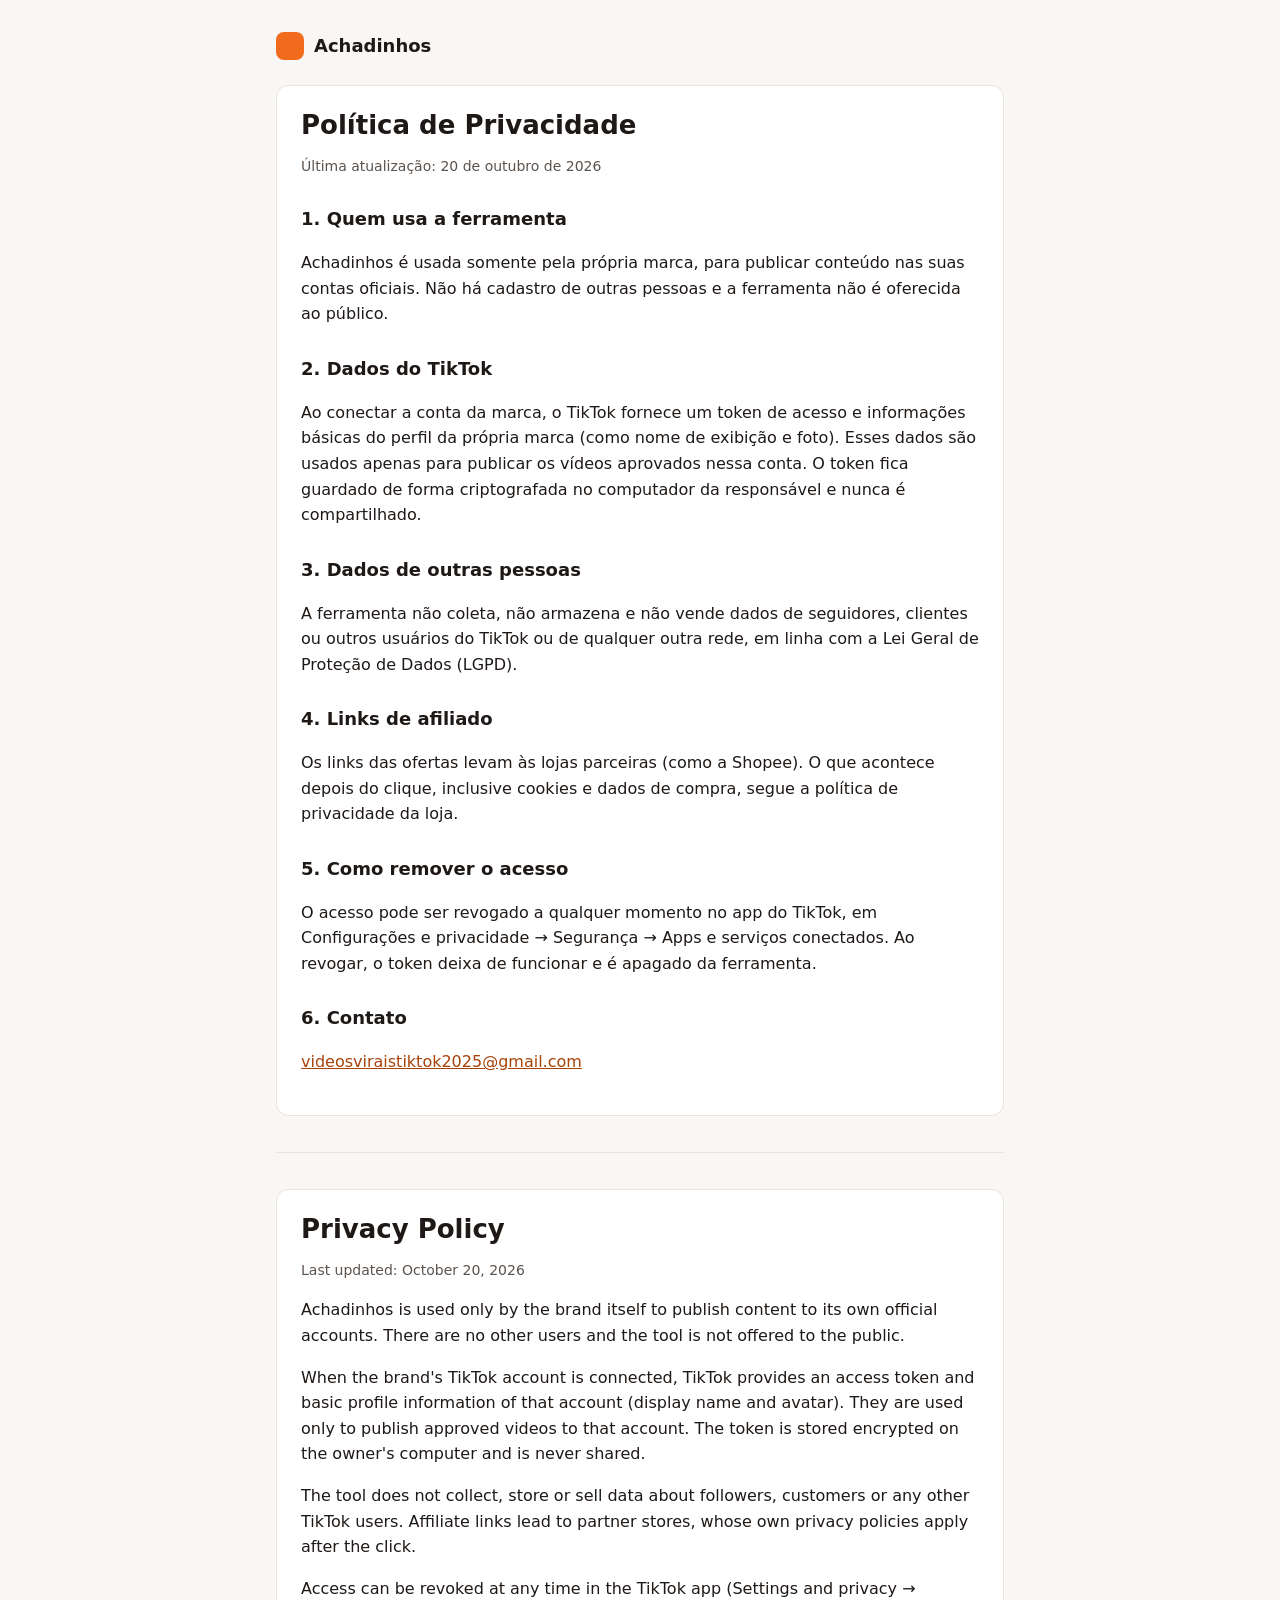
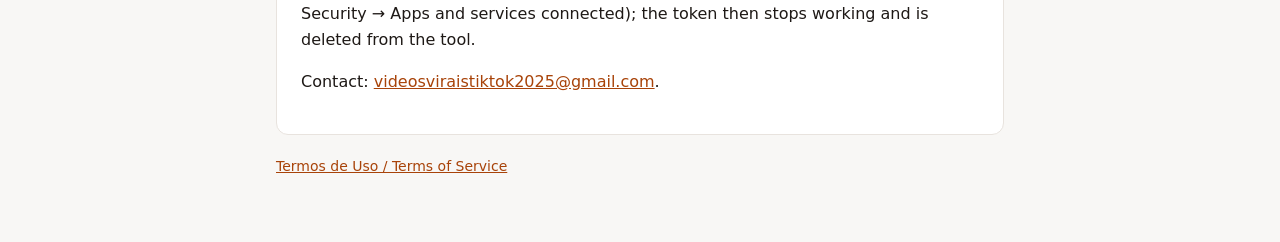
==== privacidade.html @ e4a590e2 "Páginas de Termos de Uso e Política de Privacidade" ====
<!doctype html>
<html lang="pt-BR">
<head>
<meta charset="utf-8">
<meta name="viewport" content="width=device-width, initial-scale=1">
<title>Política de Privacidade · Achadinhos</title>
<link rel="stylesheet" href="estilo.css">
</head>
<body>
<main>
<div class="brand"><span></span>Achadinhos</div>
<article>
<h1>Política de Privacidade</h1>
<p class="muted">Última atualização: 20 de outubro de 2026</p>

<h2>1. Quem usa a ferramenta</h2>
<p>Achadinhos é usada somente pela própria marca, para publicar conteúdo nas suas contas oficiais. Não há
cadastro de outras pessoas e a ferramenta não é oferecida ao público.</p>

<h2>2. Dados do TikTok</h2>
<p>Ao conectar a conta da marca, o TikTok fornece um token de acesso e informações básicas do perfil da própria
marca (como nome de exibição e foto). Esses dados são usados apenas para publicar os vídeos aprovados nessa conta.
O token fica guardado de forma criptografada no computador da responsável e nunca é compartilhado.</p>

<h2>3. Dados de outras pessoas</h2>
<p>A ferramenta não coleta, não armazena e não vende dados de seguidores, clientes ou outros usuários do TikTok
ou de qualquer outra rede, em linha com a Lei Geral de Proteção de Dados (LGPD).</p>

<h2>4. Links de afiliado</h2>
<p>Os links das ofertas levam às lojas parceiras (como a Shopee). O que acontece depois do clique, inclusive
cookies e dados de compra, segue a política de privacidade da loja.</p>

<h2>5. Como remover o acesso</h2>
<p>O acesso pode ser revogado a qualquer momento no app do TikTok, em Configurações e privacidade → Segurança →
Apps e serviços conectados. Ao revogar, o token deixa de funcionar e é apagado da ferramenta.</p>

<h2>6. Contato</h2>
<p><a href="mailto:videosviraistiktok2025@gmail.com">videosviraistiktok2025@gmail.com</a></p>
</article>

<hr>

<article lang="en">
<h1>Privacy Policy</h1>
<p class="muted">Last updated: October 20, 2026</p>
<p>Achadinhos is used only by the brand itself to publish content to its own official accounts. There are no other
users and the tool is not offered to the public.</p>
<p>When the brand's TikTok account is connected, TikTok provides an access token and basic profile information of
that account (display name and avatar). They are used only to publish approved videos to that account. The token
is stored encrypted on the owner's computer and is never shared.</p>
<p>The tool does not collect, store or sell data about followers, customers or any other TikTok users. Affiliate
links lead to partner stores, whose own privacy policies apply after the click.</p>
<p>Access can be revoked at any time in the TikTok app (Settings and privacy → Security → Apps and services
connected); the token then stops working and is deleted from the tool.</p>
<p>Contact: <a href="mailto:videosviraistiktok2025@gmail.com">videosviraistiktok2025@gmail.com</a>.</p>
</article>

<nav><a href="termos.html">Termos de Uso / Terms of Service</a></nav>
</main>
</body>
</html>
---- estilo.css ----
:root{--bg:#F8F7F5;--card:#fff;--ink:#1E1916;--muted:#5C534D;--line:#E8E3DE;--accent:#F26B1D}
*{box-sizing:border-box}
body{margin:0;background:var(--bg);color:var(--ink);font:16px/1.6 system-ui,-apple-system,"Segoe UI",Roboto,sans-serif}
main{max-width:760px;margin:0 auto;padding:32px 16px 64px}
.brand{display:flex;align-items:center;gap:10px;font-weight:800;font-size:18px;margin-bottom:24px}
.brand span{width:28px;height:28px;border-radius:8px;background:var(--accent);display:inline-block}
article{background:var(--card);border:1px solid var(--line);border-radius:12px;padding:24px}
h1{font-size:26px;line-height:1.2;margin:0 0 4px}
h2{font-size:18px;margin:28px 0 6px}
.muted{color:var(--muted);font-size:14px}
hr{border:0;border-top:1px solid var(--line);margin:36px 0}
a{color:#A84309}
nav{display:flex;gap:16px;margin-top:20px;font-size:14px}
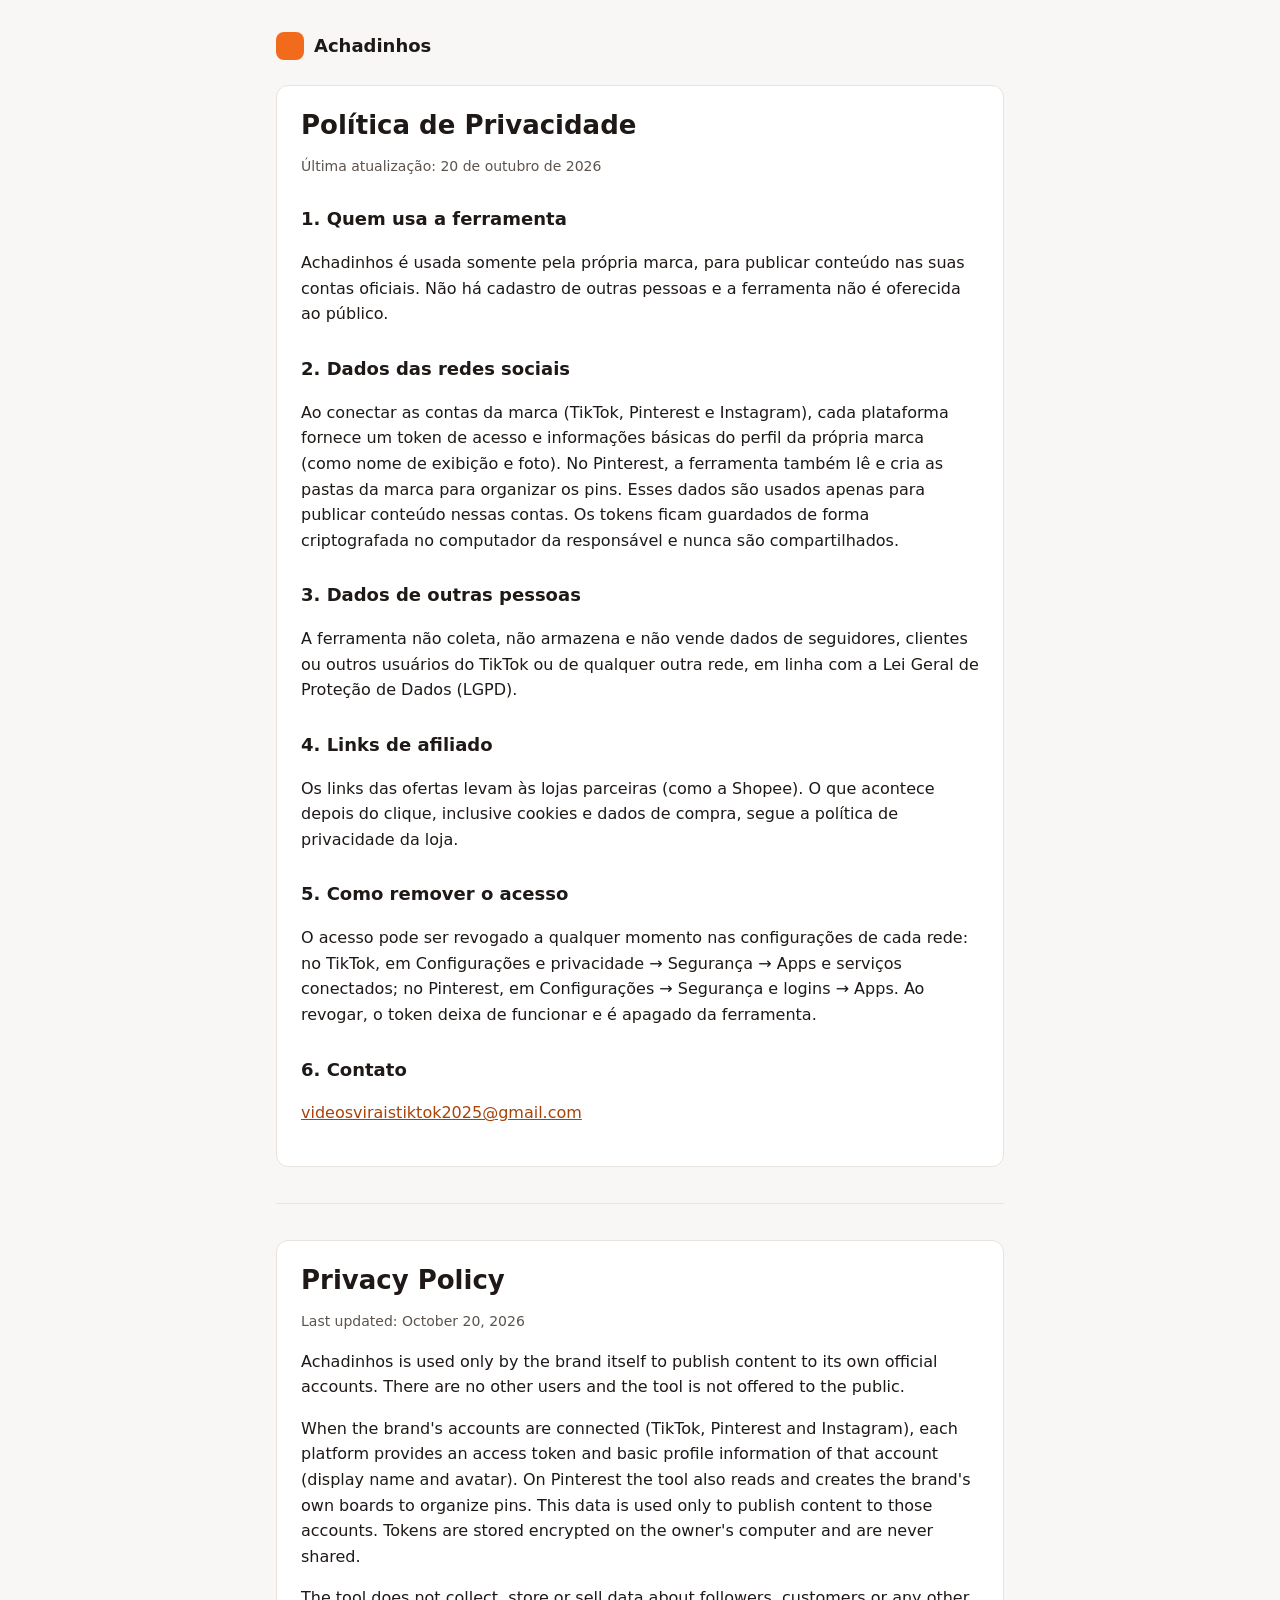
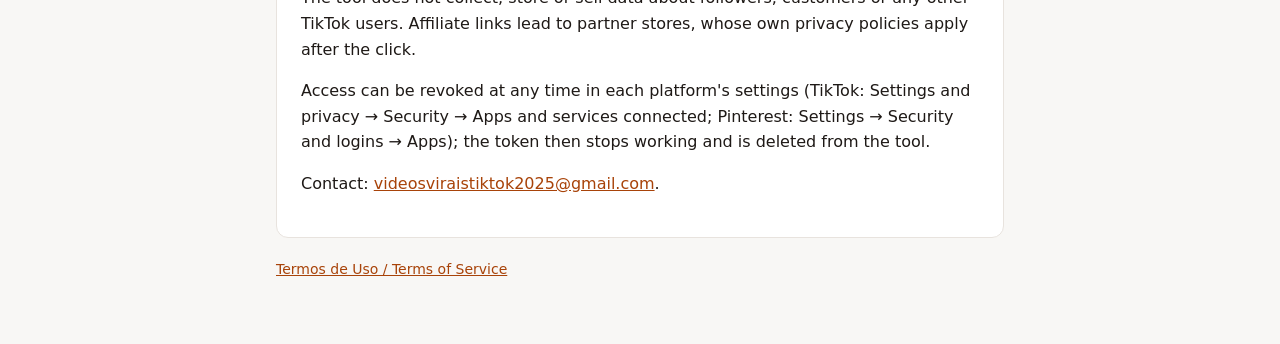
==== commit 20aee71b: "Termos e privacidade cobrindo Pinterest e Instagram" ====
--- a/privacidade.html
+++ b/privacidade.html
@@ -17,10 +17,11 @@
 <p>Achadinhos é usada somente pela própria marca, para publicar conteúdo nas suas contas oficiais. Não há
 cadastro de outras pessoas e a ferramenta não é oferecida ao público.</p>
 
-<h2>2. Dados do TikTok</h2>
-<p>Ao conectar a conta da marca, o TikTok fornece um token de acesso e informações básicas do perfil da própria
-marca (como nome de exibição e foto). Esses dados são usados apenas para publicar os vídeos aprovados nessa conta.
-O token fica guardado de forma criptografada no computador da responsável e nunca é compartilhado.</p>
+<h2>2. Dados das redes sociais</h2>
+<p>Ao conectar as contas da marca (TikTok, Pinterest e Instagram), cada plataforma fornece um token de acesso e
+informações básicas do perfil da própria marca (como nome de exibição e foto). No Pinterest, a ferramenta também
+lê e cria as pastas da marca para organizar os pins. Esses dados são usados apenas para publicar conteúdo nessas
+contas. Os tokens ficam guardados de forma criptografada no computador da responsável e nunca são compartilhados.</p>
 
 <h2>3. Dados de outras pessoas</h2>
 <p>A ferramenta não coleta, não armazena e não vende dados de seguidores, clientes ou outros usuários do TikTok
@@ -31,8 +32,9 @@
 cookies e dados de compra, segue a política de privacidade da loja.</p>
 
 <h2>5. Como remover o acesso</h2>
-<p>O acesso pode ser revogado a qualquer momento no app do TikTok, em Configurações e privacidade → Segurança →
-Apps e serviços conectados. Ao revogar, o token deixa de funcionar e é apagado da ferramenta.</p>
+<p>O acesso pode ser revogado a qualquer momento nas configurações de cada rede: no TikTok, em Configurações e
+privacidade → Segurança → Apps e serviços conectados; no Pinterest, em Configurações → Segurança e logins → Apps.
+Ao revogar, o token deixa de funcionar e é apagado da ferramenta.</p>
 
 <h2>6. Contato</h2>
 <p><a href="mailto:videosviraistiktok2025@gmail.com">videosviraistiktok2025@gmail.com</a></p>
@@ -45,13 +47,15 @@
 <p class="muted">Last updated: October 20, 2026</p>
 <p>Achadinhos is used only by the brand itself to publish content to its own official accounts. There are no other
 users and the tool is not offered to the public.</p>
-<p>When the brand's TikTok account is connected, TikTok provides an access token and basic profile information of
-that account (display name and avatar). They are used only to publish approved videos to that account. The token
-is stored encrypted on the owner's computer and is never shared.</p>
+<p>When the brand's accounts are connected (TikTok, Pinterest and Instagram), each platform provides an access token
+and basic profile information of that account (display name and avatar). On Pinterest the tool also reads and
+creates the brand's own boards to organize pins. This data is used only to publish content to those accounts.
+Tokens are stored encrypted on the owner's computer and are never shared.</p>
 <p>The tool does not collect, store or sell data about followers, customers or any other TikTok users. Affiliate
 links lead to partner stores, whose own privacy policies apply after the click.</p>
-<p>Access can be revoked at any time in the TikTok app (Settings and privacy → Security → Apps and services
-connected); the token then stops working and is deleted from the tool.</p>
+<p>Access can be revoked at any time in each platform's settings (TikTok: Settings and privacy → Security → Apps and
+services connected; Pinterest: Settings → Security and logins → Apps); the token then stops working and is deleted
+from the tool.</p>
 <p>Contact: <a href="mailto:videosviraistiktok2025@gmail.com">videosviraistiktok2025@gmail.com</a>.</p>
 </article>
 
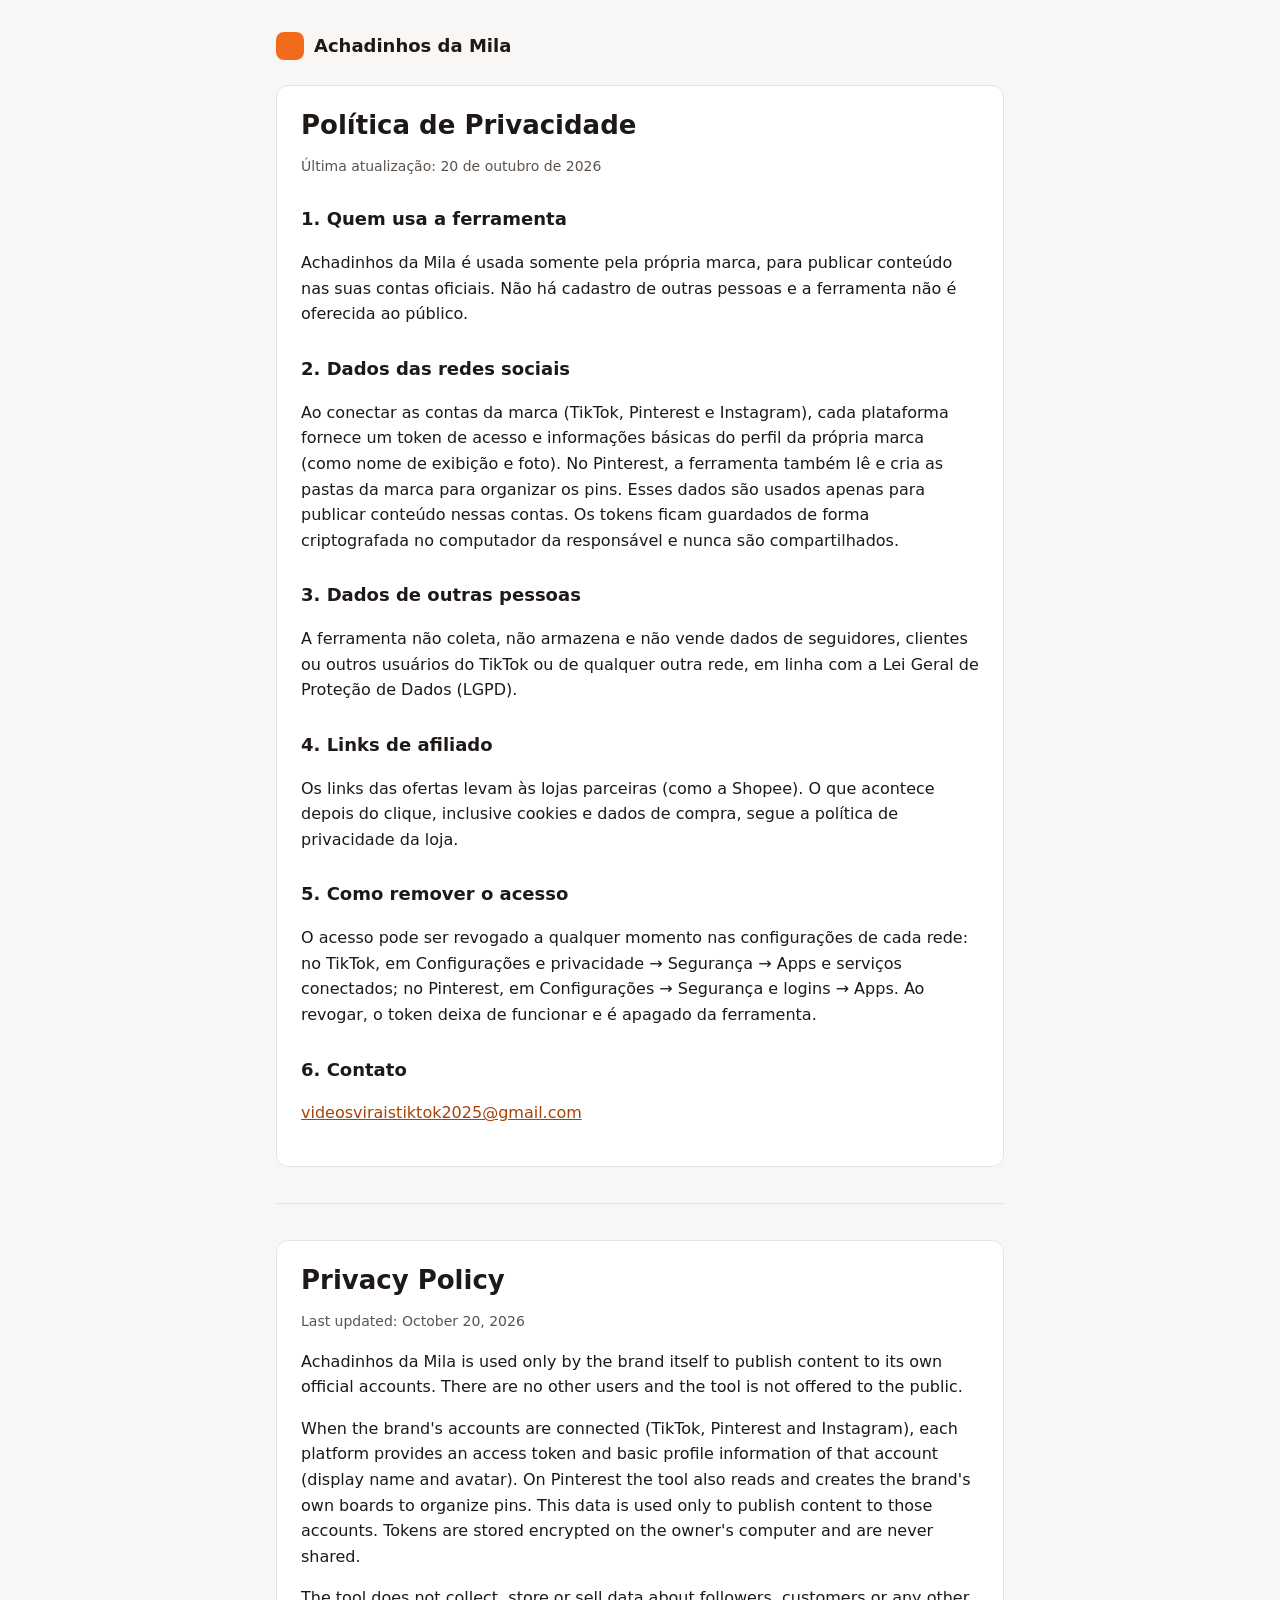
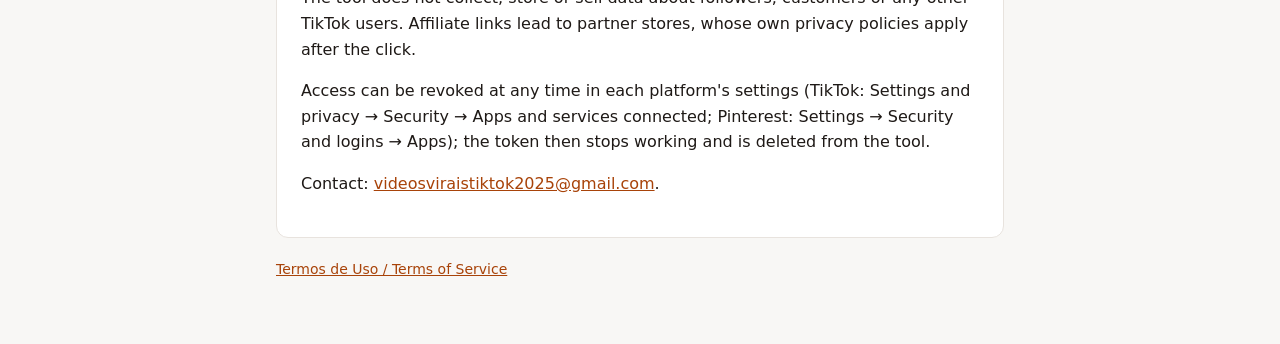
==== commit 383687c6: "Marca: Achadinhos da Mila" ====
--- a/privacidade.html
+++ b/privacidade.html
@@ -3,18 +3,18 @@
 <head>
 <meta charset="utf-8">
 <meta name="viewport" content="width=device-width, initial-scale=1">
-<title>Política de Privacidade · Achadinhos</title>
+<title>Política de Privacidade · Achadinhos da Mila</title>
 <link rel="stylesheet" href="estilo.css">
 </head>
 <body>
 <main>
-<div class="brand"><span></span>Achadinhos</div>
+<div class="brand"><span></span>Achadinhos da Mila</div>
 <article>
 <h1>Política de Privacidade</h1>
 <p class="muted">Última atualização: 20 de outubro de 2026</p>
 
 <h2>1. Quem usa a ferramenta</h2>
-<p>Achadinhos é usada somente pela própria marca, para publicar conteúdo nas suas contas oficiais. Não há
+<p>Achadinhos da Mila é usada somente pela própria marca, para publicar conteúdo nas suas contas oficiais. Não há
 cadastro de outras pessoas e a ferramenta não é oferecida ao público.</p>
 
 <h2>2. Dados das redes sociais</h2>
@@ -45,7 +45,7 @@
 <article lang="en">
 <h1>Privacy Policy</h1>
 <p class="muted">Last updated: October 20, 2026</p>
-<p>Achadinhos is used only by the brand itself to publish content to its own official accounts. There are no other
+<p>Achadinhos da Mila is used only by the brand itself to publish content to its own official accounts. There are no other
 users and the tool is not offered to the public.</p>
 <p>When the brand's accounts are connected (TikTok, Pinterest and Instagram), each platform provides an access token
 and basic profile information of that account (display name and avatar). On Pinterest the tool also reads and
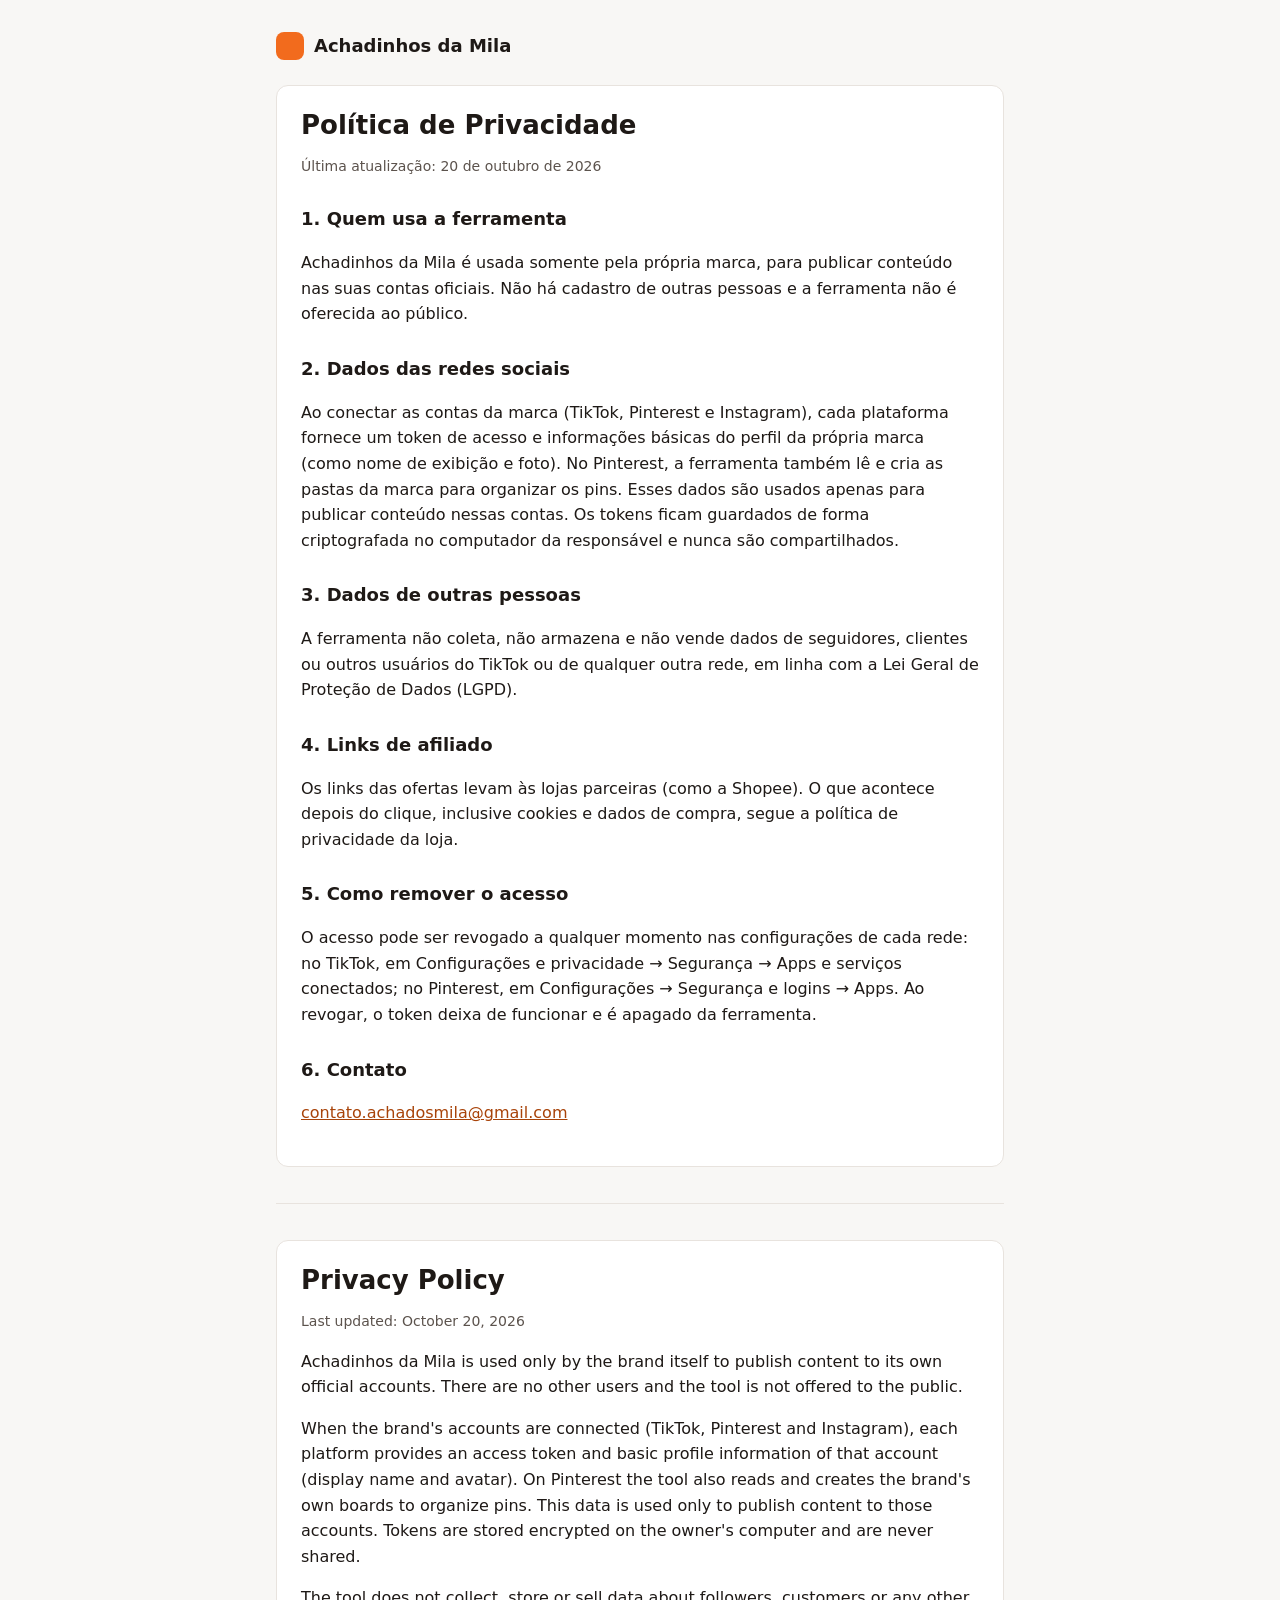
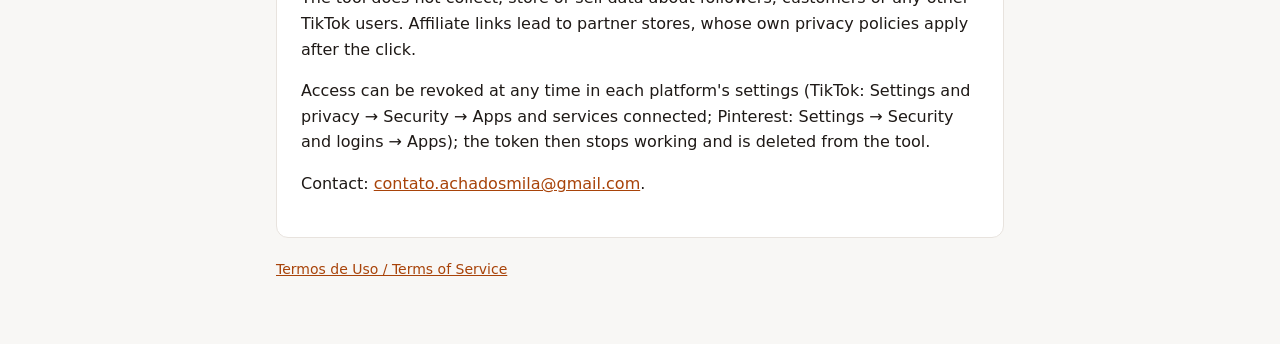
==== commit 21fd6548: "Contato: contato.achadosmila@gmail.com" ====
--- a/privacidade.html
+++ b/privacidade.html
@@ -37,7 +37,7 @@
 Ao revogar, o token deixa de funcionar e é apagado da ferramenta.</p>
 
 <h2>6. Contato</h2>
-<p><a href="mailto:videosviraistiktok2025@gmail.com">videosviraistiktok2025@gmail.com</a></p>
+<p><a href="mailto:contato.achadosmila@gmail.com">contato.achadosmila@gmail.com</a></p>
 </article>
 
 <hr>
@@ -56,7 +56,7 @@
 <p>Access can be revoked at any time in each platform's settings (TikTok: Settings and privacy → Security → Apps and
 services connected; Pinterest: Settings → Security and logins → Apps); the token then stops working and is deleted
 from the tool.</p>
-<p>Contact: <a href="mailto:videosviraistiktok2025@gmail.com">videosviraistiktok2025@gmail.com</a>.</p>
+<p>Contact: <a href="mailto:contato.achadosmila@gmail.com">contato.achadosmila@gmail.com</a>.</p>
 </article>
 
 <nav><a href="termos.html">Termos de Uso / Terms of Service</a></nav>
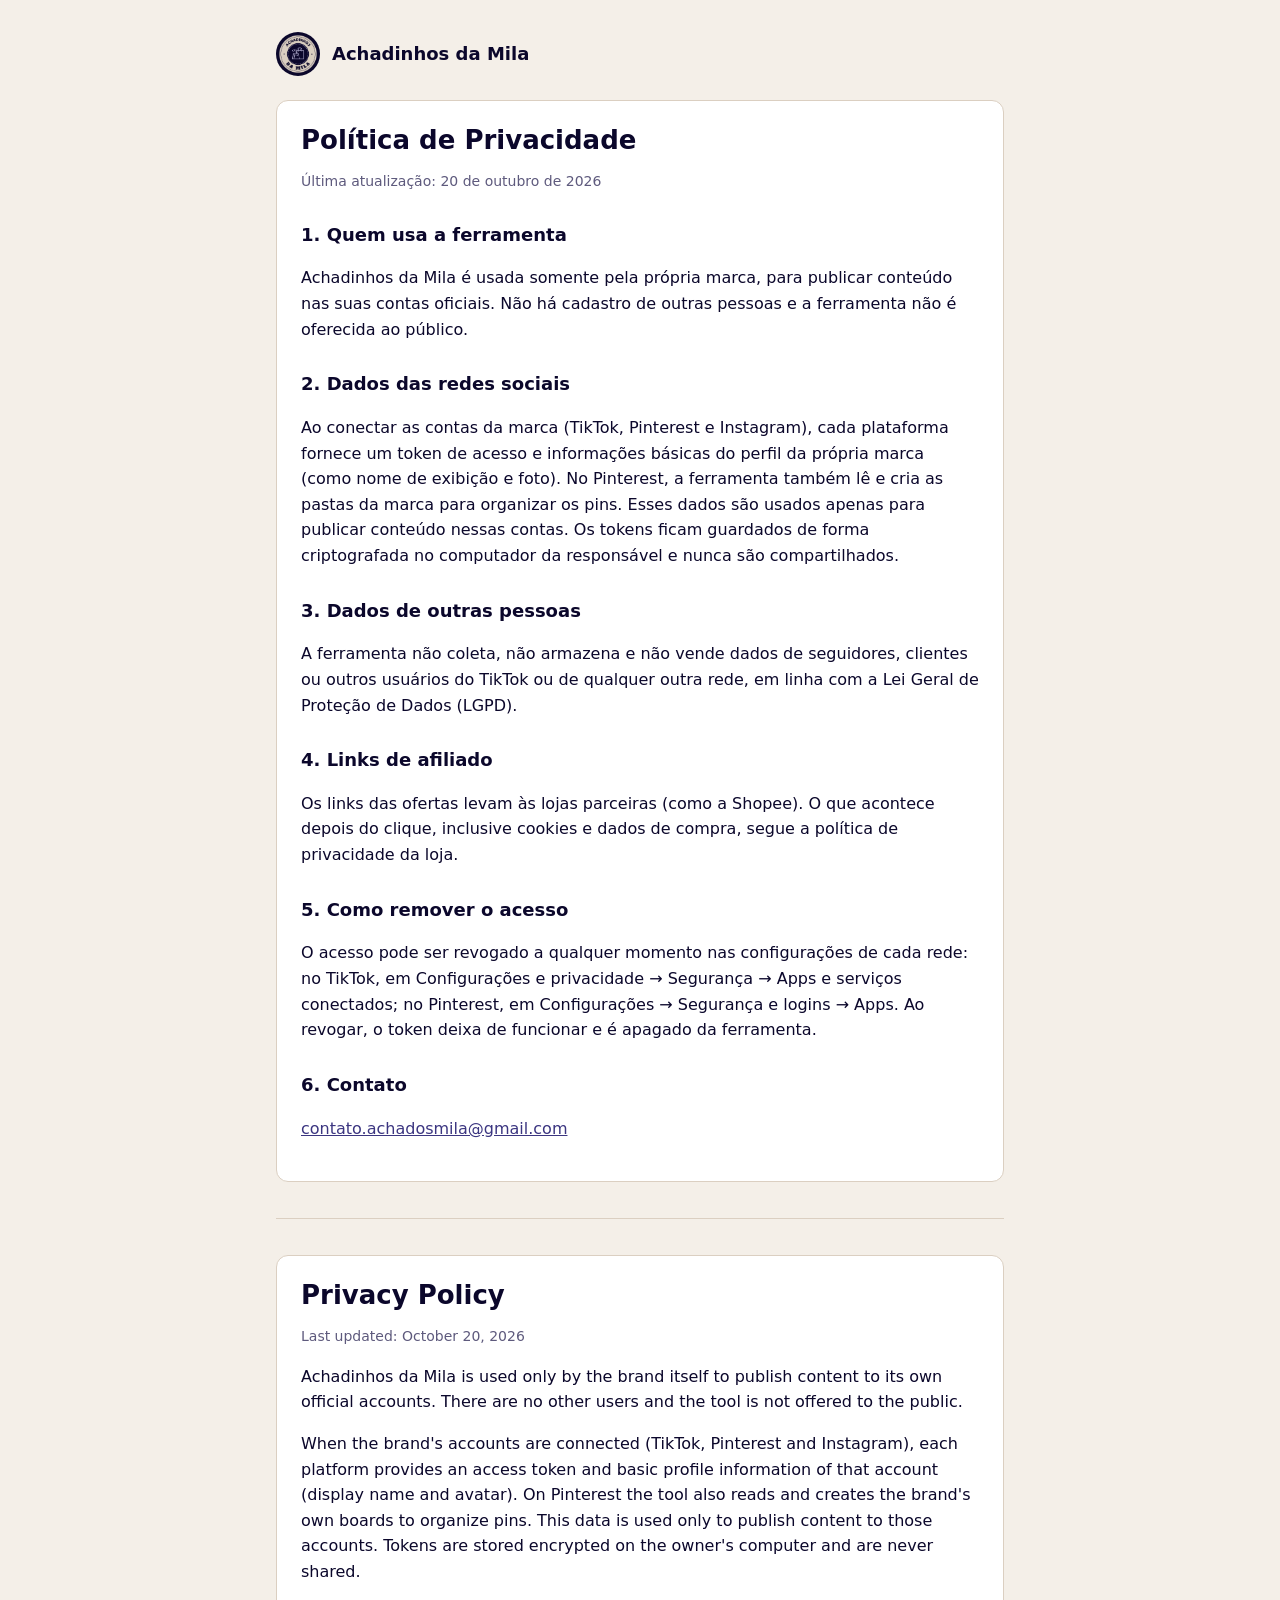
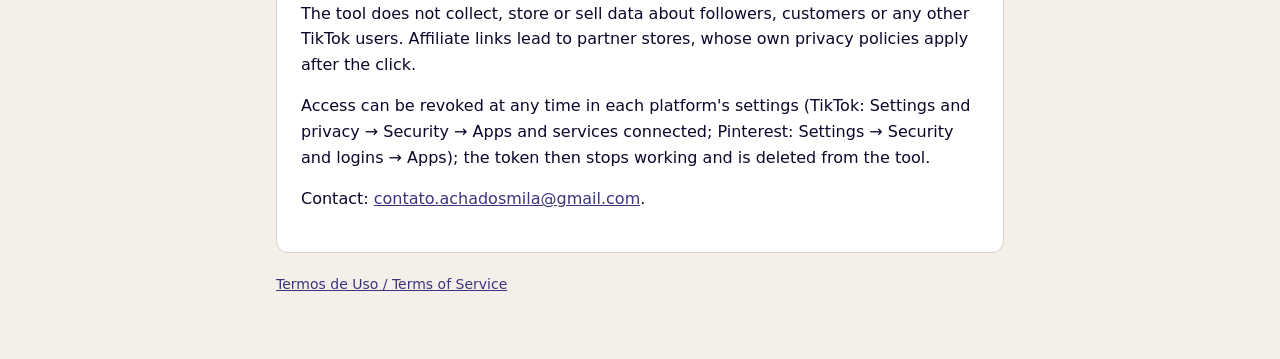
==== commit 398a90a0: "Identidade visual da Mila (marinho, bege, selo)" ====
--- a/privacidade.html
+++ b/privacidade.html
@@ -8,7 +8,7 @@
 </head>
 <body>
 <main>
-<div class="brand"><span></span>Achadinhos da Mila</div>
+<div class="brand"><img src="logo.png" alt="">Achadinhos da Mila</div>
 <article>
 <h1>Política de Privacidade</h1>
 <p class="muted">Última atualização: 20 de outubro de 2026</p>
--- a/estilo.css
+++ b/estilo.css
@@ -1,13 +1,13 @@
-:root{--bg:#F8F7F5;--card:#fff;--ink:#1E1916;--muted:#5C534D;--line:#E8E3DE;--accent:#F26B1D}
+:root{--bg:#F4EFE8;--card:#fff;--ink:#0B072B;--muted:#5E5A7D;--line:#DBCFC1;--accent:#0B072B;--lilas:#B2AECF}
 *{box-sizing:border-box}
 body{margin:0;background:var(--bg);color:var(--ink);font:16px/1.6 system-ui,-apple-system,"Segoe UI",Roboto,sans-serif}
 main{max-width:760px;margin:0 auto;padding:32px 16px 64px}
-.brand{display:flex;align-items:center;gap:10px;font-weight:800;font-size:18px;margin-bottom:24px}
-.brand span{width:28px;height:28px;border-radius:8px;background:var(--accent);display:inline-block}
+.brand{display:flex;align-items:center;gap:12px;font-weight:800;font-size:18px;margin-bottom:24px}
+.brand img{width:44px;height:44px;border-radius:50%}
 article{background:var(--card);border:1px solid var(--line);border-radius:12px;padding:24px}
 h1{font-size:26px;line-height:1.2;margin:0 0 4px}
 h2{font-size:18px;margin:28px 0 6px}
 .muted{color:var(--muted);font-size:14px}
 hr{border:0;border-top:1px solid var(--line);margin:36px 0}
-a{color:#A84309}
+a{color:#3B3580}
 nav{display:flex;gap:16px;margin-top:20px;font-size:14px}
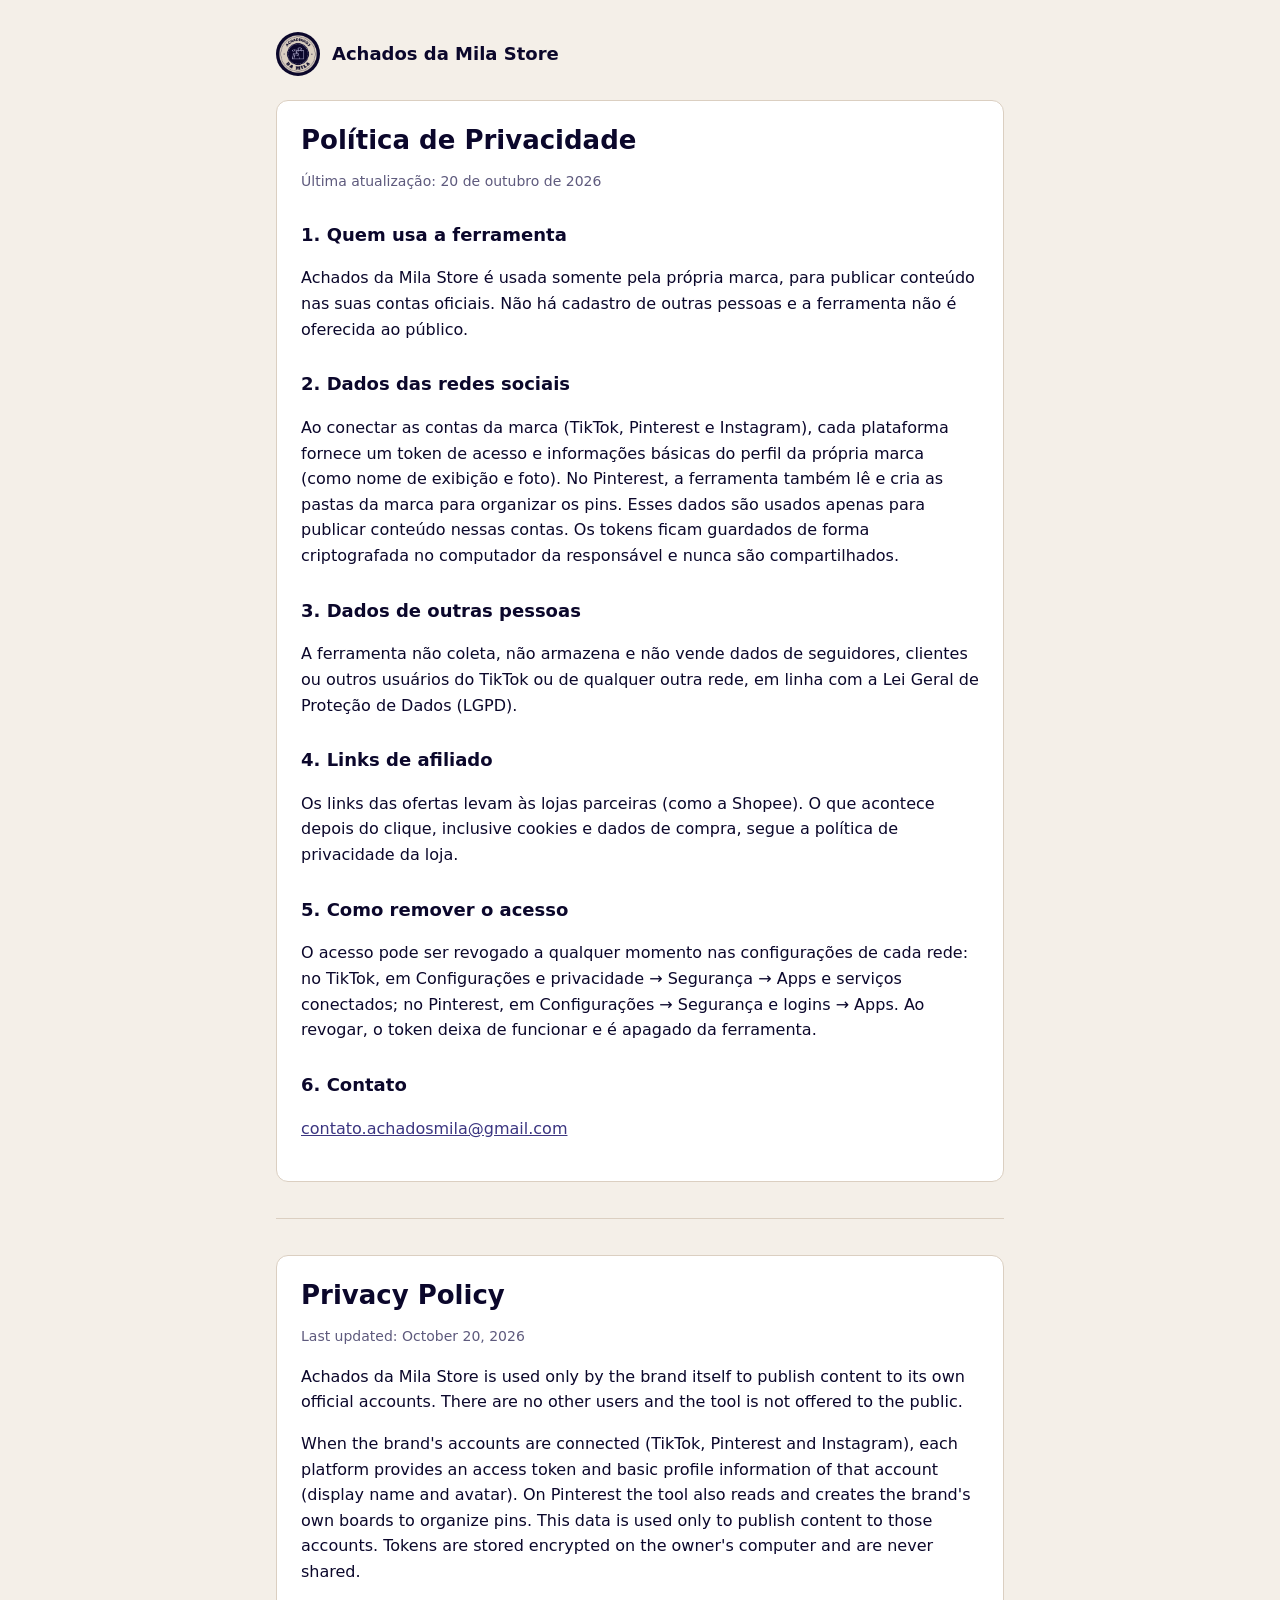
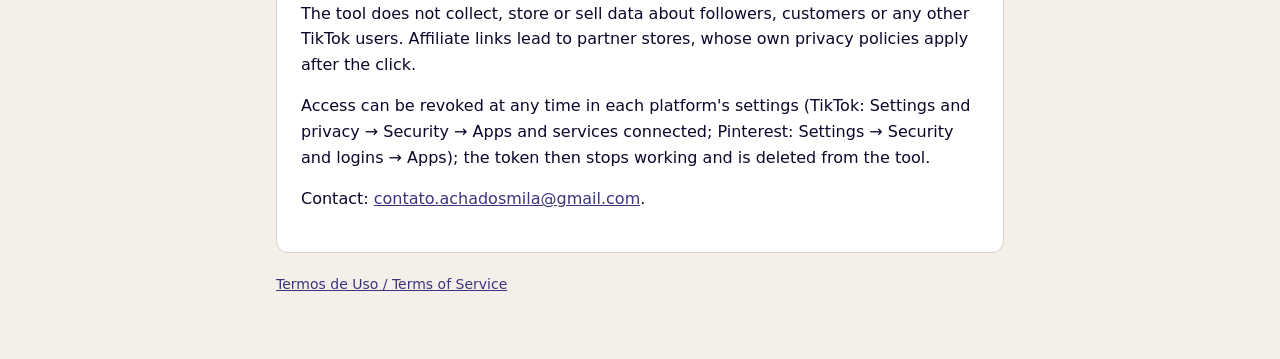
==== commit ceba9cf2: "Marca: Achados da Mila Store" ====
--- a/privacidade.html
+++ b/privacidade.html
@@ -3,18 +3,18 @@
 <head>
 <meta charset="utf-8">
 <meta name="viewport" content="width=device-width, initial-scale=1">
-<title>Política de Privacidade · Achadinhos da Mila</title>
+<title>Política de Privacidade · Achados da Mila Store</title>
 <link rel="stylesheet" href="estilo.css">
 </head>
 <body>
 <main>
-<div class="brand"><img src="logo.png" alt="">Achadinhos da Mila</div>
+<div class="brand"><img src="logo.png" alt="">Achados da Mila Store</div>
 <article>
 <h1>Política de Privacidade</h1>
 <p class="muted">Última atualização: 20 de outubro de 2026</p>
 
 <h2>1. Quem usa a ferramenta</h2>
-<p>Achadinhos da Mila é usada somente pela própria marca, para publicar conteúdo nas suas contas oficiais. Não há
+<p>Achados da Mila Store é usada somente pela própria marca, para publicar conteúdo nas suas contas oficiais. Não há
 cadastro de outras pessoas e a ferramenta não é oferecida ao público.</p>
 
 <h2>2. Dados das redes sociais</h2>
@@ -45,7 +45,7 @@
 <article lang="en">
 <h1>Privacy Policy</h1>
 <p class="muted">Last updated: October 20, 2026</p>
-<p>Achadinhos da Mila is used only by the brand itself to publish content to its own official accounts. There are no other
+<p>Achados da Mila Store is used only by the brand itself to publish content to its own official accounts. There are no other
 users and the tool is not offered to the public.</p>
 <p>When the brand's accounts are connected (TikTok, Pinterest and Instagram), each platform provides an access token
 and basic profile information of that account (display name and avatar). On Pinterest the tool also reads and
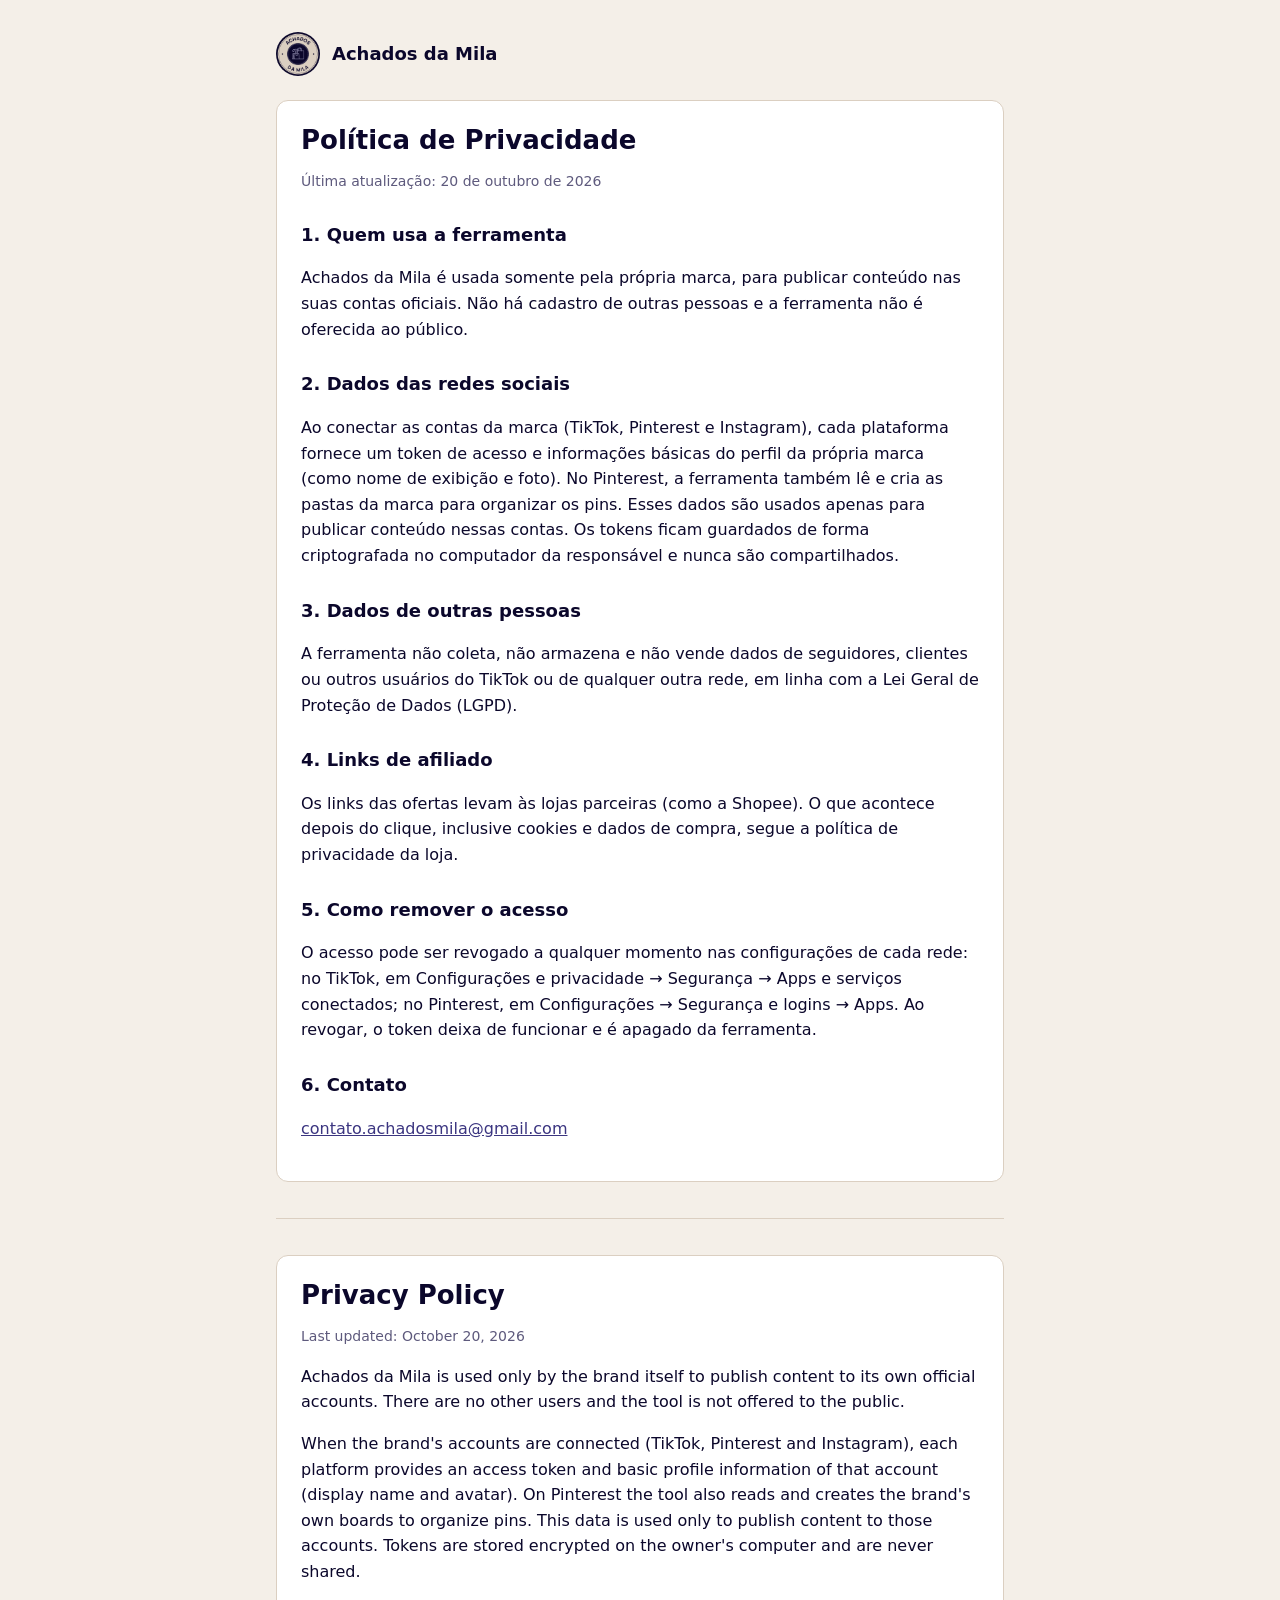
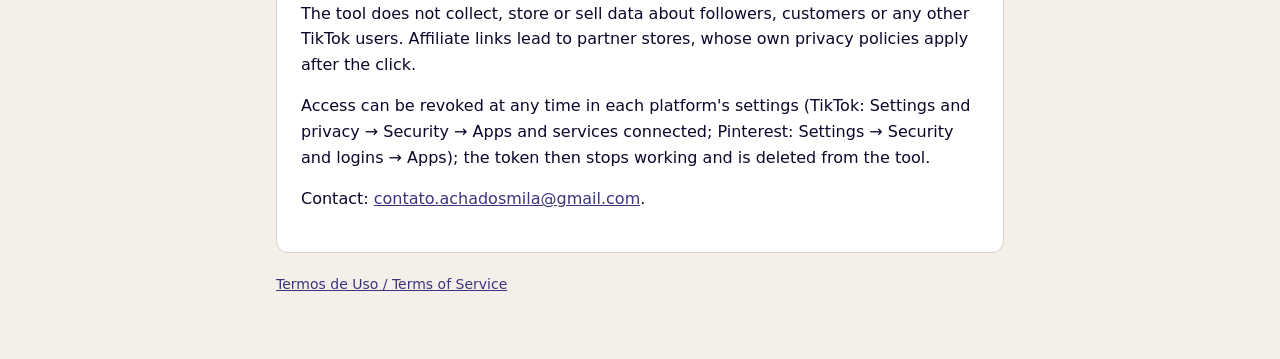
==== commit b4f26f62: "Nome: Achados da Mila" ====
--- a/privacidade.html
+++ b/privacidade.html
@@ -3,18 +3,18 @@
 <head>
 <meta charset="utf-8">
 <meta name="viewport" content="width=device-width, initial-scale=1">
-<title>Política de Privacidade · Achados da Mila Store</title>
+<title>Política de Privacidade · Achados da Mila</title>
 <link rel="stylesheet" href="estilo.css">
 </head>
 <body>
 <main>
-<div class="brand"><img src="logo.png" alt="">Achados da Mila Store</div>
+<div class="brand"><img src="logo.png" alt="">Achados da Mila</div>
 <article>
 <h1>Política de Privacidade</h1>
 <p class="muted">Última atualização: 20 de outubro de 2026</p>
 
 <h2>1. Quem usa a ferramenta</h2>
-<p>Achados da Mila Store é usada somente pela própria marca, para publicar conteúdo nas suas contas oficiais. Não há
+<p>Achados da Mila é usada somente pela própria marca, para publicar conteúdo nas suas contas oficiais. Não há
 cadastro de outras pessoas e a ferramenta não é oferecida ao público.</p>
 
 <h2>2. Dados das redes sociais</h2>
@@ -45,7 +45,7 @@
 <article lang="en">
 <h1>Privacy Policy</h1>
 <p class="muted">Last updated: October 20, 2026</p>
-<p>Achados da Mila Store is used only by the brand itself to publish content to its own official accounts. There are no other
+<p>Achados da Mila is used only by the brand itself to publish content to its own official accounts. There are no other
 users and the tool is not offered to the public.</p>
 <p>When the brand's accounts are connected (TikTok, Pinterest and Instagram), each platform provides an access token
 and basic profile information of that account (display name and avatar). On Pinterest the tool also reads and
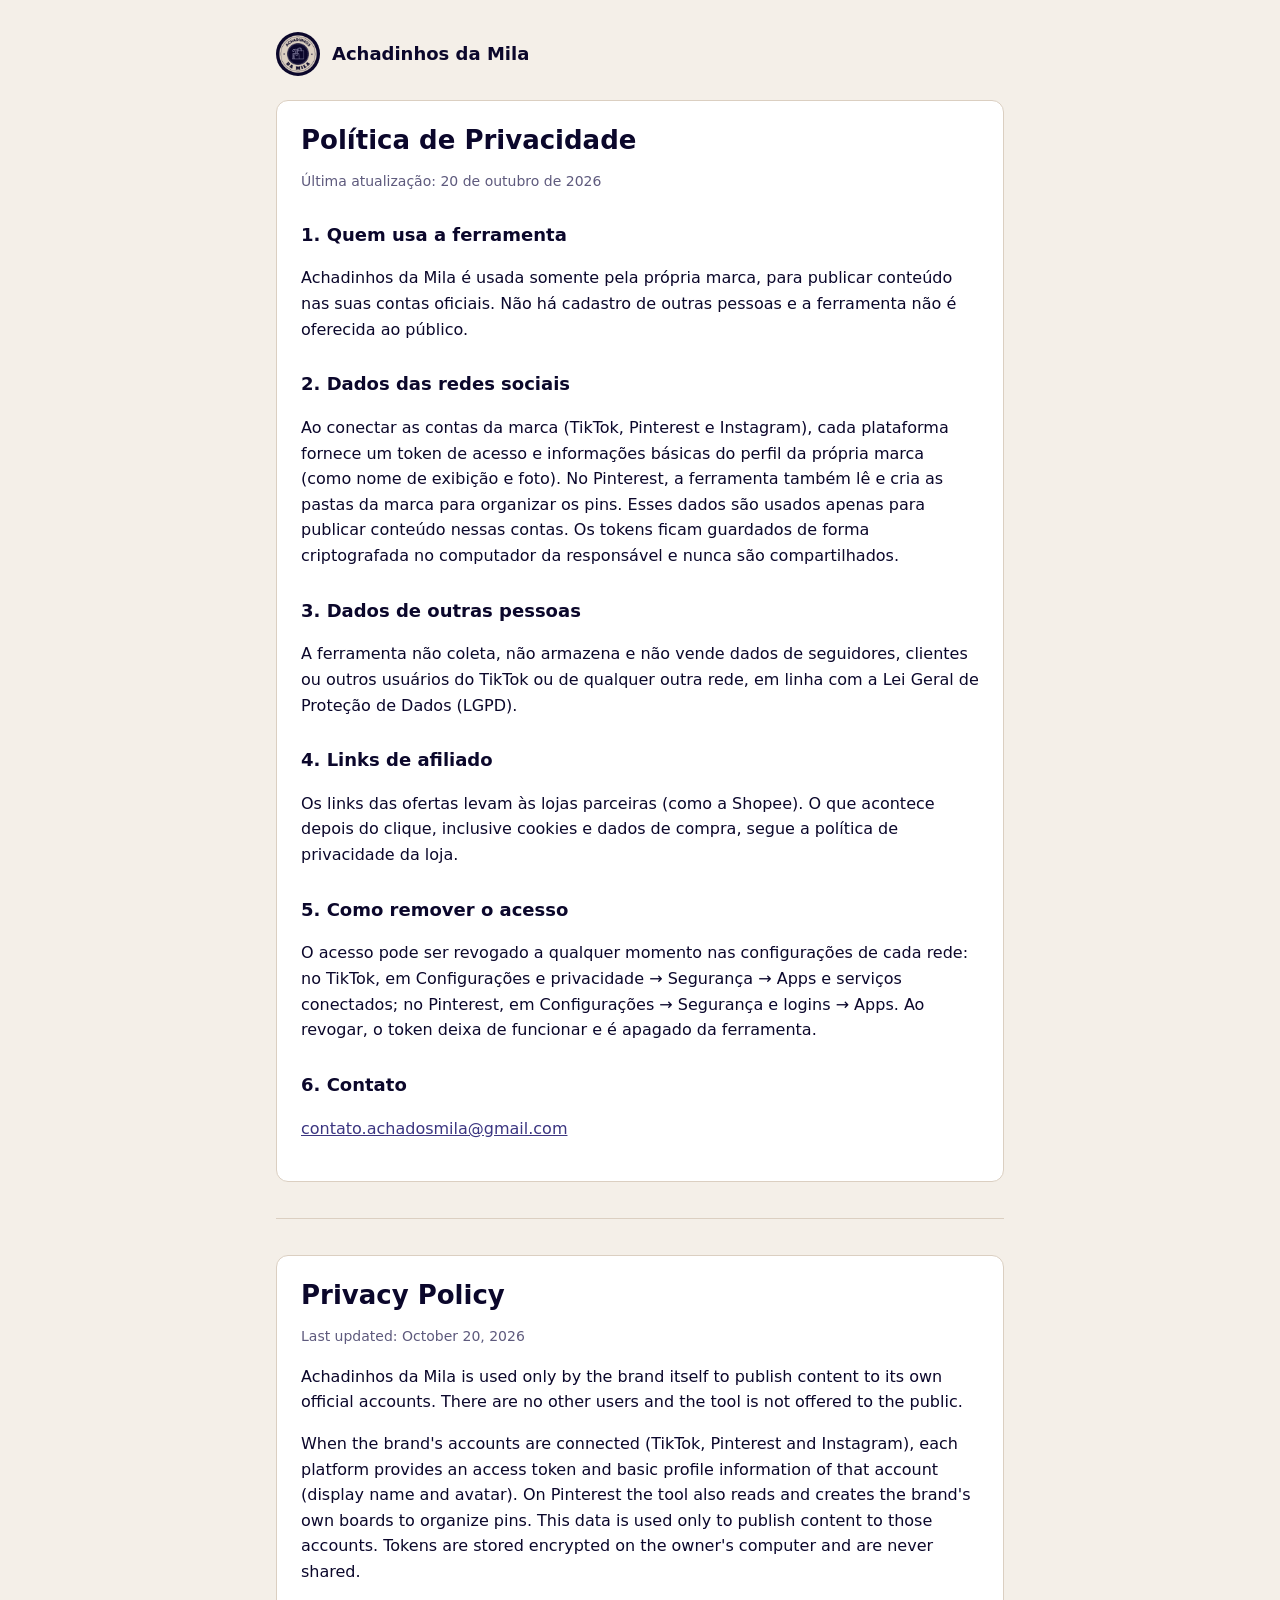
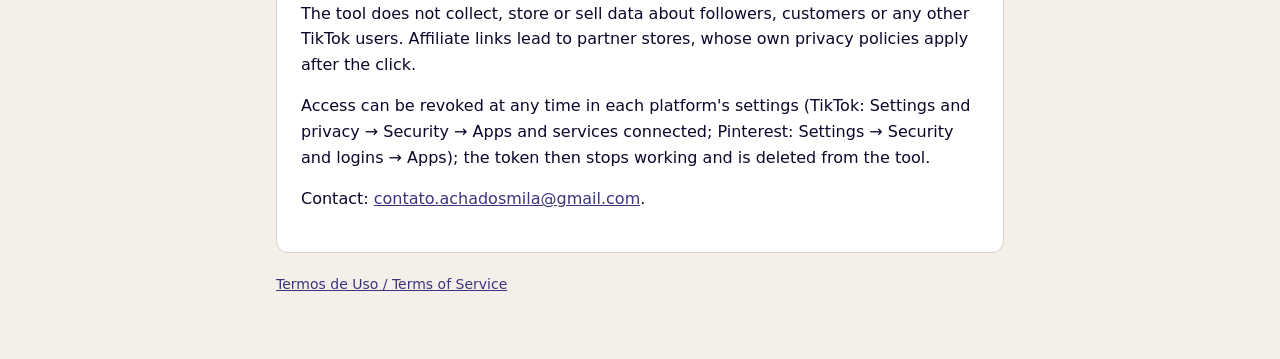
==== commit a26cc750: "Nome: Achadinhos da Mila, logo original" ====
--- a/privacidade.html
+++ b/privacidade.html
@@ -3,18 +3,18 @@
 <head>
 <meta charset="utf-8">
 <meta name="viewport" content="width=device-width, initial-scale=1">
-<title>Política de Privacidade · Achados da Mila</title>
+<title>Política de Privacidade · Achadinhos da Mila</title>
 <link rel="stylesheet" href="estilo.css">
 </head>
 <body>
 <main>
-<div class="brand"><img src="logo.png" alt="">Achados da Mila</div>
+<div class="brand"><img src="logo.png" alt="">Achadinhos da Mila</div>
 <article>
 <h1>Política de Privacidade</h1>
 <p class="muted">Última atualização: 20 de outubro de 2026</p>
 
 <h2>1. Quem usa a ferramenta</h2>
-<p>Achados da Mila é usada somente pela própria marca, para publicar conteúdo nas suas contas oficiais. Não há
+<p>Achadinhos da Mila é usada somente pela própria marca, para publicar conteúdo nas suas contas oficiais. Não há
 cadastro de outras pessoas e a ferramenta não é oferecida ao público.</p>
 
 <h2>2. Dados das redes sociais</h2>
@@ -45,7 +45,7 @@
 <article lang="en">
 <h1>Privacy Policy</h1>
 <p class="muted">Last updated: October 20, 2026</p>
-<p>Achados da Mila is used only by the brand itself to publish content to its own official accounts. There are no other
+<p>Achadinhos da Mila is used only by the brand itself to publish content to its own official accounts. There are no other
 users and the tool is not offered to the public.</p>
 <p>When the brand's accounts are connected (TikTok, Pinterest and Instagram), each platform provides an access token
 and basic profile information of that account (display name and avatar). On Pinterest the tool also reads and
